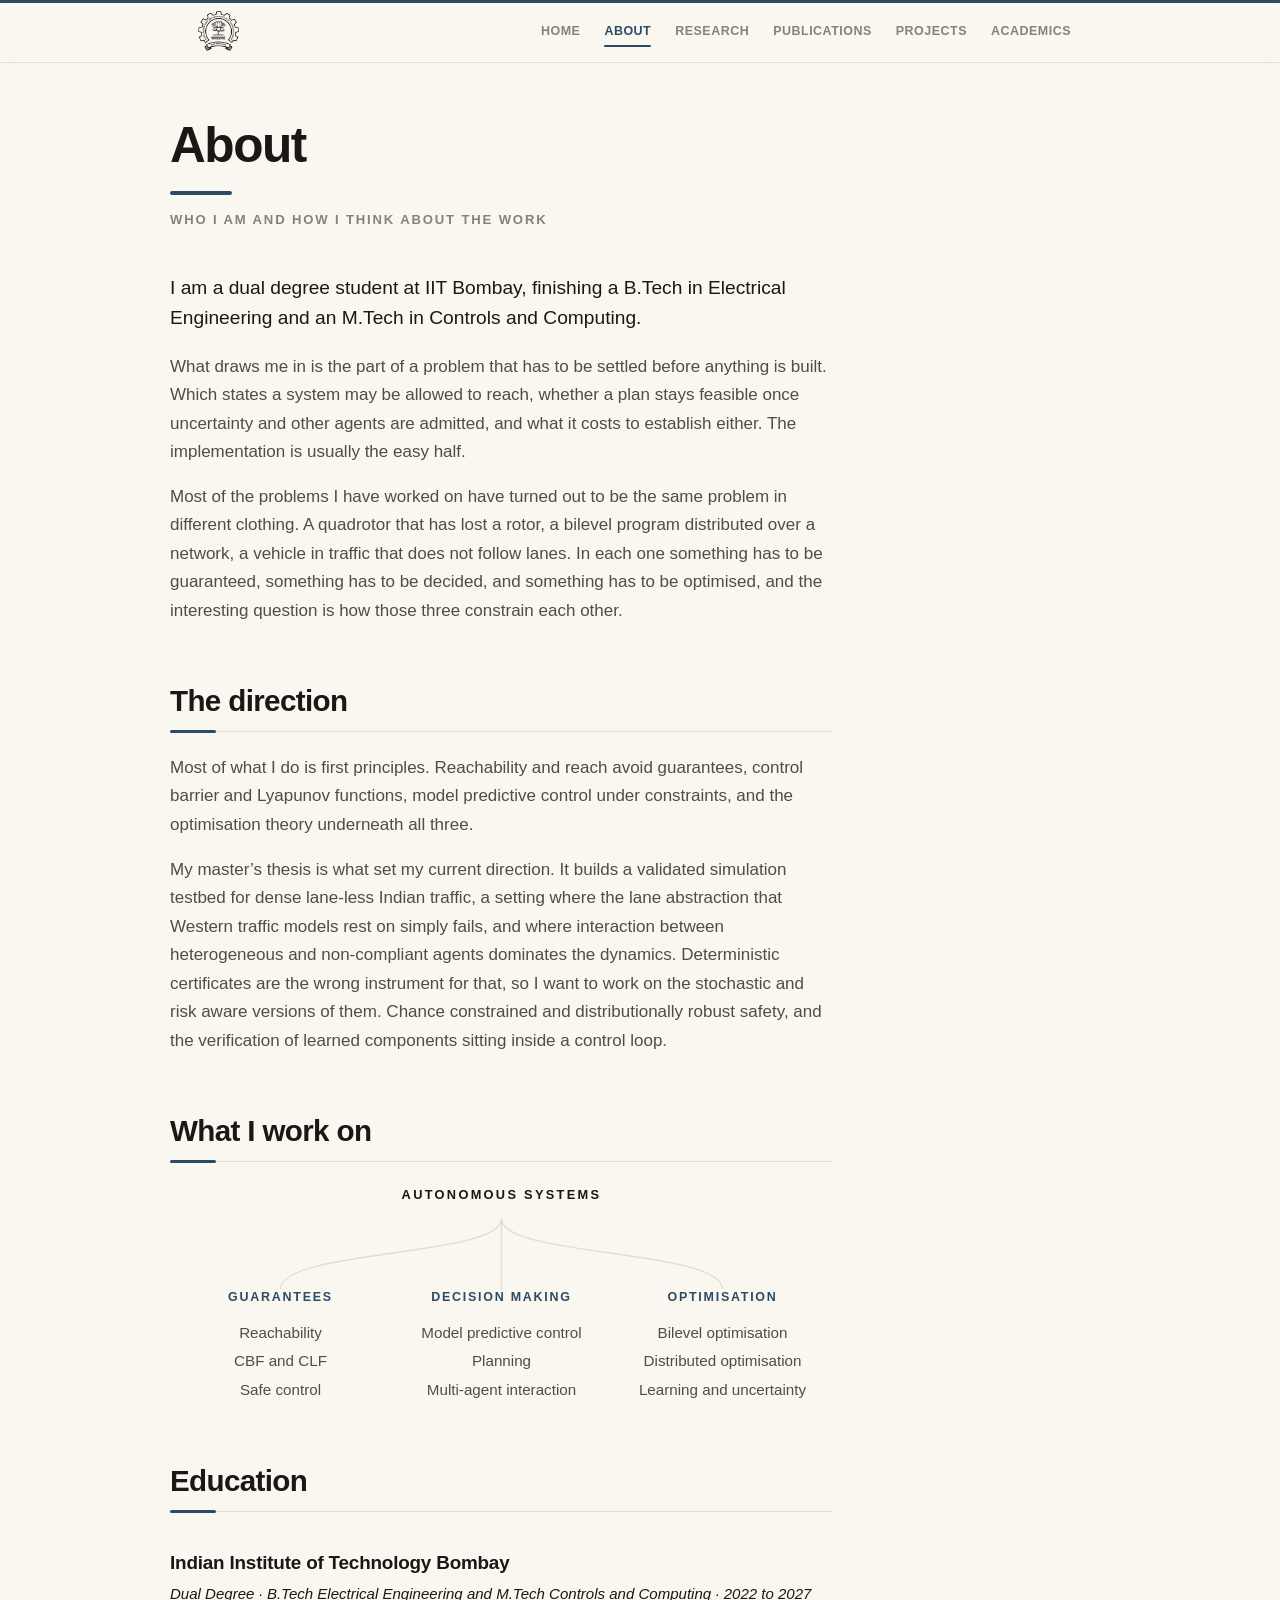
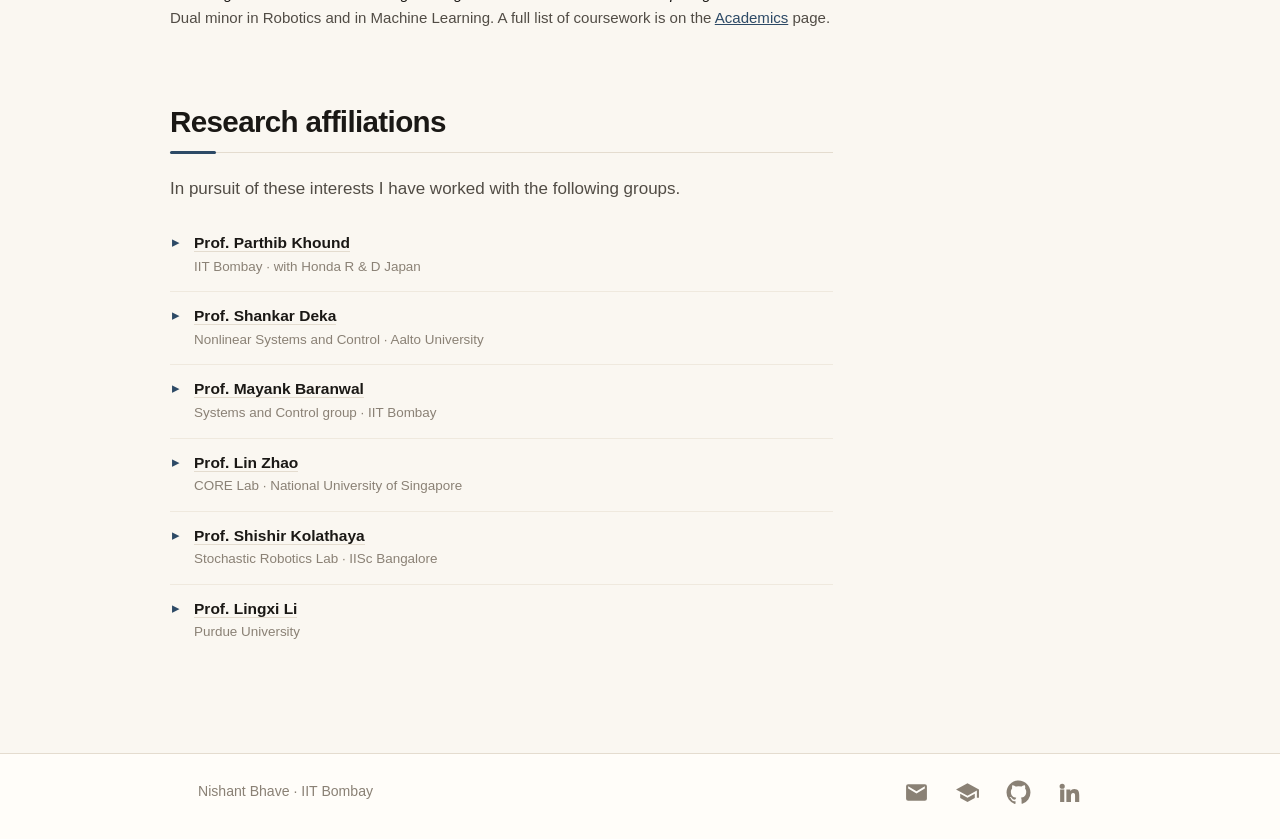
==== about.html @ e0337c77 ""Big Update Full revamp"" ====
<!DOCTYPE html>
<html lang="en">
<head>
<meta charset="utf-8">
<meta name="viewport" content="width=device-width, initial-scale=1">
<title>About &middot; Nishant Bhave</title>
<meta name="description" content="About Nishant Bhave, dual degree student at IIT Bombay working on control, optimisation, planning and safety for autonomous systems.">
<link rel="stylesheet" href="style.css?v=10">
</head>
<body>

<div class="progress"></div>

<nav class="nav">
  <div class="nav-inner">
    <a class="brand" href="index.html" aria-label="Home"><img src="img/iit_logo.png" alt="Indian Institute of Technology Bombay"></a>
    <ul>
      <li><a href="index.html">Home</a></li>
      <li><a href="about.html" aria-current="page">About</a></li>
      <li><a href="research.html">Research</a></li>
      <li><a href="publications.html">Publications</a></li>
      <li><a href="projects.html">Projects</a></li>
      <li><a href="academics.html">Academics</a></li>
    </ul>
  </div>
</nav>

<main class="wrap page">

  <h1 class="page-title">About</h1>
  <p class="page-sub">Who I am and how I think about the work</p>

  <div class="about-body">

    <!-- ===================================================================
         PLACEHOLDER WORDING. The three paragraphs below are drafted in my
         voice, not Nishant's, and are meant to be replaced. The structure
         is the deliverable here, not the prose.
         =================================================================== -->
    <p class="about-lede">I am a dual degree student at IIT Bombay, finishing a B.Tech in Electrical Engineering and an M.Tech in Controls and Computing.</p>

    <p>What draws me in is the part of a problem that has to be settled before anything is built. Which states a system may be allowed to reach, whether a plan stays feasible once uncertainty and other agents are admitted, and what it costs to establish either. The implementation is usually the easy half.</p>

    <p>Most of the problems I have worked on have turned out to be the same problem in different clothing. A quadrotor that has lost a rotor, a bilevel program distributed over a network, a vehicle in traffic that does not follow lanes. In each one something has to be guaranteed, something has to be decided, and something has to be optimised, and the interesting question is how those three constrain each other.</p>

    <h2>The direction</h2>
    <p>Most of what I do is first principles. Reachability and reach avoid guarantees, control barrier and Lyapunov functions, model predictive control under constraints, and the optimisation theory underneath all three.</p>

    <p>My master&rsquo;s thesis is what set my current direction. It builds a validated simulation testbed for dense lane-less Indian traffic, a setting where the lane abstraction that Western traffic models rest on simply fails, and where interaction between heterogeneous and non-compliant agents dominates the dynamics. Deterministic certificates are the wrong instrument for that, so I want to work on the stochastic and risk aware versions of them. Chance constrained and distributionally robust safety, and the verification of learned components sitting inside a control loop.</p>

    <h2>What I work on</h2>
    <div class="rmap">
      <p class="rmap-hub">Autonomous systems</p>

      <!-- Three curves fanning from under the heading to the centre of each
           column. Stretched to the full width, so the ends stay on the column
           centres whatever the page is. -->
      <svg class="rmap-link" viewBox="0 0 600 70" preserveAspectRatio="none" aria-hidden="true" focusable="false">
        <path d="M300 0 C300 38 100 30 100 70"/>
        <path d="M300 0 V70"/>
        <path d="M300 0 C300 38 500 30 500 70"/>
      </svg>

      <div class="rmap-grid">
        <section class="rgroup">
          <h3>Guarantees</h3>
          <ul>
            <li>Reachability</li>
            <li>CBF and CLF</li>
            <li>Safe control</li>
          </ul>
        </section>
        <section class="rgroup">
          <h3>Decision making</h3>
          <ul>
            <li>Model predictive control</li>
            <li>Planning</li>
            <li>Multi-agent interaction</li>
          </ul>
        </section>
        <section class="rgroup">
          <h3>Optimisation</h3>
          <ul>
            <li>Bilevel optimisation</li>
            <li>Distributed optimisation</li>
            <li>Learning and uncertainty</li>
          </ul>
        </section>
      </div>
    </div>

    <h2>Education</h2>
    <div class="item">
      <h3>Indian Institute of Technology Bombay</h3>
      <p class="meta">Dual Degree &middot; B.Tech Electrical Engineering and M.Tech Controls and Computing &middot; 2022 to 2027</p>
      <p>Dual minor in Robotics and in Machine Learning. A full list of coursework is on the <a href="academics.html">Academics</a> page.</p>
    </div>

    <h2>Research affiliations</h2>
    <p>In pursuit of these interests I have worked with the following groups.</p>
    <div class="groups">
      <div class="grp">
        <div class="grp-name"><a href="https://www.ee.iitb.ac.in/people/faculty/parthib-khound" target="_blank" rel="noopener noreferrer">Prof. Parthib Khound</a></div>
        <div class="grp-meta">IIT Bombay &middot; with Honda R &amp; D Japan</div>
      </div>

      <div class="grp">
        <div class="grp-name"><a href="https://github.com/Aalto-Nonlinear-Systems-and-Control" target="_blank" rel="noopener noreferrer">Prof. Shankar Deka</a></div>
        <div class="grp-meta">Nonlinear Systems and Control &middot; Aalto University</div>
      </div>

      <div class="grp">
        <div class="grp-name"><a href="https://www.sc.iitb.ac.in/~mayank/index.html" target="_blank" rel="noopener noreferrer">Prof. Mayank Baranwal</a></div>
        <div class="grp-meta">Systems and Control group &middot; IIT Bombay</div>
      </div>

      <div class="grp">
        <div class="grp-name"><a href="https://sites.google.com/view/lzhao?pli=1&amp;authuser=0" target="_blank" rel="noopener noreferrer">Prof. Lin Zhao</a></div>
        <div class="grp-meta">CORE Lab &middot; National University of Singapore</div>
      </div>

      <div class="grp">
        <div class="grp-name"><a href="https://www.stochlab.com" target="_blank" rel="noopener noreferrer">Prof. Shishir Kolathaya</a></div>
        <div class="grp-meta">Stochastic Robotics Lab &middot; IISc Bangalore</div>
      </div>

      <div class="grp">
        <div class="grp-name"><a href="https://engineering.purdue.edu/ECE/People/ptProfile?resource_id=296655" target="_blank" rel="noopener noreferrer">Prof. Lingxi Li</a></div>
        <div class="grp-meta">Purdue University</div>
      </div>
    </div>

  </div>
</main>

<footer>
  <div class="wrap">
    <span>Nishant Bhave &middot; IIT Bombay</span>
    <div class="footer-icons">
      <a href="mailto:nishant.bhave@iitb.ac.in" aria-label="Email"><svg viewBox="0 0 24 24" aria-hidden="true"><path d="M20 4H4a2 2 0 0 0-2 2v12a2 2 0 0 0 2 2h16a2 2 0 0 0 2-2V6a2 2 0 0 0-2-2zm0 4.24-8 4.76-8-4.76V6l8 4.76L20 6v2.24z"/></svg></a>
      <a href="https://scholar.google.com/citations?user=LdHBDBUAAAAJ&amp;hl=en" aria-label="Google Scholar" target="_blank" rel="noopener noreferrer"><svg viewBox="0 0 24 24" aria-hidden="true"><path d="M12 3 1 9l11 6 9-4.91V17h2V9L12 3zM5 13.18v4L12 21l7-3.82v-4L12 17l-7-3.82z"/></svg></a>
      <a href="https://github.com/nishantjb1" aria-label="GitHub" target="_blank" rel="noopener noreferrer"><svg viewBox="0 0 24 24" aria-hidden="true"><path d="M12 .5C5.73.5.5 5.73.5 12a11.5 11.5 0 0 0 7.86 10.92c.58.1.79-.25.79-.56v-2c-3.2.7-3.88-1.54-3.88-1.54-.53-1.34-1.29-1.7-1.29-1.7-1.05-.72.08-.7.08-.7 1.16.08 1.77 1.19 1.77 1.19 1.03 1.77 2.71 1.26 3.37.96.1-.75.4-1.26.73-1.55-2.56-.29-5.25-1.28-5.25-5.7 0-1.26.45-2.29 1.19-3.1a11.6 11.6 0 0 1 .11-3.05s.97-.31 3.18 1.18a11 11 0 0 1 5.8 0c2.2-1.49 3.17-1.18 3.17-1.18.63 1.59.23 2.76.12 3.05.74.81 1.18 1.84 1.18 3.1 0 4.43-2.69 5.4-5.26 5.69.41.36.78 1.06.78 2.14v3.17c0 .31.21.67.8.56A11.5 11.5 0 0 0 23.5 12C23.5 5.73 18.27.5 12 .5z"/></svg></a>
      <a href="https://www.linkedin.com/in/nishant-bhave-b1a943253/" aria-label="LinkedIn" target="_blank" rel="noopener noreferrer"><svg viewBox="0 0 24 24" aria-hidden="true"><path d="M4.98 3.5a2.5 2.5 0 1 1 0 5 2.5 2.5 0 0 1 0-5zM3 9h4v12H3V9zm6 0h3.8v1.64h.05a4.17 4.17 0 0 1 3.75-2.06c4.01 0 4.75 2.64 4.75 6.07V21h-4v-5.5c0-1.31-.02-3-1.83-3-1.83 0-2.11 1.43-2.11 2.9V21H9V9z"/></svg></a>
    </div>
  </div>
</footer>

</body>
</html>
---- style.css ----
/* =========================================================================
   Nishant Bhave — shared stylesheet
   Light palette, warm paper, cool ink accent. No JavaScript anywhere.
   ========================================================================= */

:root {
  --paper:     #faf7f1;
  --surface:   #fffdf9;
  --ink:       #1a1815;
  --ink-2:     #514c45;
  --ink-3:     #8a8175;
  --accent:    #2d4a66;
  --accent-dk: #1d3448;
  --accent-lo: #e9eef3;
  --rule:      #e4dccf;
  --rule-soft: #efe9de;

  /* Arial only. The three names are kept so type roles stay separable in the
     rest of the sheet and a different face can be swapped back in here. */
  --serif: Arial;
  --sans:  Arial;
  --mono:  Arial;
}

* { box-sizing: border-box; }

html { scroll-behavior: smooth; }

body {
  background: var(--paper);
  color: var(--ink);
  font-family: var(--sans);
  font-size: 17px;
  line-height: 1.68;
  margin: 0;
  -webkit-font-smoothing: antialiased;
  -moz-osx-font-smoothing: grayscale;
}

::selection { background: rgba(45, 74, 102, .16); }

::-webkit-scrollbar { width: 10px; height: 10px; }
::-webkit-scrollbar-track { background: transparent; }
::-webkit-scrollbar-thumb {
  background: rgba(45, 74, 102, .3);
  border-radius: 6px; border: 2px solid transparent; background-clip: padding-box;
}
::-webkit-scrollbar-thumb:hover { background: rgba(45, 74, 102, .58); background-clip: padding-box; }

@keyframes fadeUp {
  from { opacity: 0; transform: translateY(16px); }
  to   { opacity: 1; transform: none; }
}

/* ============================ NAVBAR ============================ */

.nav {
  position: sticky; top: 0; z-index: 50;
  background: rgba(250, 247, 241, .88);
  -webkit-backdrop-filter: saturate(180%) blur(12px);
  backdrop-filter: saturate(180%) blur(12px);
  border-bottom: 1px solid var(--rule);
}
.nav-inner {
  max-width: 940px; margin: 0 auto; padding: 0 28px;
  display: flex; align-items: center; justify-content: space-between;
  gap: 20px; min-height: 62px;
}
.brand { display: flex; align-items: center; line-height: 0; }
.brand img { height: 40px; width: auto; display: block; transition: opacity .2s ease; }
.brand:hover img { opacity: .72; }
.nav ul {
  list-style: none; margin: 0; padding: 0;
  display: flex; flex-wrap: wrap; gap: 2px;
}
.nav ul a {
  display: block; position: relative;
  font-family: var(--sans);
  font-size: .82rem; font-weight: 600; letter-spacing: .04em; text-transform: uppercase;
  color: var(--ink-3); text-decoration: none;
  padding: 20px 13px;
  transition: color .2s ease;
}
.nav ul a::after {
  content: ""; position: absolute;
  left: 11px; right: 11px; bottom: 14px; height: 2px;
  border-radius: 2px; background: var(--accent);
  transform: scaleX(0); transform-origin: left center;
  transition: transform .26s cubic-bezier(.22,.61,.36,1);
}
.nav ul a:hover { color: var(--accent); }
.nav ul a:hover::after,
.nav ul a[aria-current="page"]::after { transform: scaleX(1); }
.nav ul a[aria-current="page"] { color: var(--accent); }

/* ============================ LAYOUT ============================ */

.wrap { max-width: 940px; margin: 0 auto; padding: 0 28px; }
.page { padding: 56px 0 96px; animation: fadeUp .55s cubic-bezier(.22,.61,.36,1) both; }
.narrow { max-width: 42em; }

/* ============================ TYPE ============================ */

h1.page-title {
  font-family: var(--serif);
  font-size: clamp(2.3rem, 5.4vw, 3.1rem);
  font-weight: 700; line-height: 1.08; letter-spacing: -.03em;
  margin: 0 0 14px;
}
h1.page-title::after {
  content: ""; display: block;
  width: 62px; height: 4px; margin-top: 18px;
  background: var(--accent); border-radius: 4px;
}
.page-sub {
  font-family: var(--sans);
  font-size: .82rem; font-weight: 600;
  letter-spacing: .14em; text-transform: uppercase;
  color: var(--ink-3);
  margin: 0 0 42px;
}

h2 {
  font-family: var(--serif);
  font-size: 1.85rem; font-weight: 700; letter-spacing: -.022em;
  line-height: 1.2;
  margin: 58px 0 22px; padding-bottom: 12px;
  border-bottom: 1px solid var(--rule);
  position: relative;
  scroll-margin-top: 82px;
}
h2::after {
  content: ""; position: absolute;
  left: 0; bottom: -2px; width: 46px; height: 3px;
  background: var(--accent); border-radius: 3px;
}
h2:first-child { margin-top: 0; }

h3 {
  font-family: var(--sans);
  font-size: 1.18rem; font-weight: 700; letter-spacing: -.01em;
  line-height: 1.38; margin: 46px 0 6px; color: var(--ink);
  scroll-margin-top: 82px;
}
/* inside a card the heading is the first child, so it needs no space above it */
.item h3, .ta h3 { margin-top: 0; }

/* A project heading starts a new block. Give it a real rule above it so the
   boundary reads regardless of whether a paragraph, a links line or a figure
   happens to precede it. */
h3.project {
  margin-top: 10px;
  padding-top: 10px;
  border-top: 1px solid var(--rule);
}
/* the first one already sits under its section heading, which has its own rule */
h2 + h3.project {
  margin-top: 24px;
  padding-top: 0;
  border-top: 0;
}

.subhead {
  display: block;
  font-family: var(--sans);
  font-size: .82rem; font-weight: 700;
  letter-spacing: .15em; text-transform: uppercase;
  color: var(--surface);
  background: var(--accent);
  margin: 52px 0 22px;
  padding: 9px 18px;
  border-radius: 6px;
  box-shadow: 0 2px 8px rgba(45, 74, 102, .18);
}
.subhead:first-of-type { margin-top: 0; }
.subhead .count {
  float: right; font-weight: 500; letter-spacing: .06em;
  opacity: .72; font-family: var(--mono); font-size: .76rem;
}

/* ============================ DIAGRAMS ============================ */

figure.diagram {
  background: var(--surface);
  padding: 22px 20px 0;
}
figure.diagram svg {
  display: block; width: 100%; max-width: 100%; height: auto;
  margin: 0 auto 18px;
  color: var(--ink-2);
}
figure.diagram figcaption { border-top: 1px solid var(--rule-soft); margin: 0 -20px; }

p { margin: 0 0 16px; color: var(--ink-2); text-wrap: pretty; }
p:last-child { margin-bottom: 0; }
p strong { color: var(--ink); font-weight: 600; }

a { color: var(--accent); }
a:focus-visible { outline: 2px solid var(--accent); outline-offset: 3px; border-radius: 2px; }

/* ============================ ITEMS ============================ */

.item {
  padding: 16px 18px; margin: 0 -18px 6px;
  border-radius: 12px;
  box-shadow: inset 0 0 0 0 var(--accent);
  transition: background-color .22s ease, box-shadow .22s ease;
}
.item:hover {
  background-color: rgba(45, 74, 102, .045);
  box-shadow: inset 3px 0 0 0 var(--accent);
}
.meta {
  font-size: .95rem; font-style: italic; color: var(--ink);
  margin: 0 0 10px; line-height: 1.55;
}
.item p { font-size: .94rem; margin: 0; }

.status {
  display: inline-block;
  font-family: var(--mono);
  font-size: .66rem; font-weight: 500;
  letter-spacing: .06em; text-transform: uppercase;
  background: var(--accent-lo); color: var(--accent);
  padding: 3px 9px; border-radius: 999px;
  vertical-align: 3px; margin-left: 9px; white-space: nowrap;
}

.paperlinks { margin: 14px 0 0; font-size: .82rem; font-family: var(--mono); }
/* inside a card, links are the last child and the card supplies the padding */
.item .paperlinks { margin: 11px 0 0; }
.paperlinks a {
  color: var(--accent); text-decoration: none;
  border-bottom: 1px solid var(--rule); margin-right: 16px;
  transition: border-color .18s ease;
}
.paperlinks a:hover { border-bottom-color: var(--accent); }

/* ============================ FIGURES ============================ */

figure {
  margin: 22px 0 6px;
  border: 1px solid var(--rule);
  border-radius: 12px;
  overflow: hidden;
  background: var(--surface);
}
/* Cap media at the column width but never upscale past its natural size, so a
   small figure stays crisp instead of being stretched. Small ones centre. */
figure img, figure video {
  display: block;
  max-width: 100%;
  height: auto;
  margin: 0 auto;
}
figure figcaption {
  font-family: var(--sans);
  text-align: center;
  font-size: .82rem; color: var(--ink-3);
  padding: 11px 15px;
  border-top: 1px solid var(--rule-soft);
  text-wrap: pretty;
}

/* ============================ LISTS ============================ */

ul.tight { margin: 0; padding-left: 1.2rem; color: var(--ink-2); font-size: .95rem; }
ul.tight li { margin-bottom: 11px; text-wrap: pretty; }
ul.tight li:last-child { margin-bottom: 0; }
ul.tight strong { color: var(--ink); font-weight: 600; }

/* ============================ CARDS ============================ */

.cards {
  display: grid; gap: 14px; margin-top: 18px;
  grid-template-columns: repeat(auto-fit, minmax(235px, 1fr));
}
.card {
  position: relative; overflow: hidden;
  border: 1px solid var(--rule); border-radius: 13px;
  background: var(--surface);
  padding: 16px 18px 16px 20px;
  box-shadow: 0 1px 3px rgba(45, 40, 30, .04);
  transition: transform .26s cubic-bezier(.22,.61,.36,1), box-shadow .26s ease, border-color .26s ease;
}
.card::before {
  content: ""; position: absolute; left: 0; top: 0; bottom: 0;
  width: 3px; background: var(--accent);
}
.card:hover {
  transform: translateY(-4px);
  box-shadow: 0 14px 30px rgba(45, 40, 30, .1);
  border-color: rgba(45, 74, 102, .3);
}
.card .cat {
  font-family: var(--sans);
  font-size: .66rem; font-weight: 700;
  letter-spacing: .1em; text-transform: uppercase;
  color: var(--accent); background: var(--accent-lo);
  border-radius: 999px; padding: 4px 10px;
  display: inline-block; margin-bottom: 11px;
}
.card .list { font-size: .88rem; color: var(--ink-2); line-height: 1.6; }

/* ============================ FOOTER ============================ */

footer {
  border-top: 1px solid var(--rule);
  background: var(--surface);
}
footer .wrap {
  padding-top: 26px; padding-bottom: 34px;
  align-items: center;
  font-size: .88rem; color: var(--ink-3);
  display: flex; flex-wrap: wrap; gap: 10px 24px; justify-content: space-between;
}
footer a { color: var(--ink-3); text-decoration: none; border-bottom: 1px solid var(--rule); }
footer a:hover { color: var(--accent); border-bottom-color: var(--accent); }

/* ============================ RESPONSIVE ============================ */

@media (max-width: 760px) {
  body { font-size: 16.5px; }
  .nav-inner { padding: 0 20px; min-height: 56px; flex-wrap: wrap; row-gap: 0; }
  .brand { padding: 14px 0 2px; }
  .nav ul a { padding: 12px 10px; font-size: .74rem; }
  .nav ul a::after { bottom: 7px; left: 8px; right: 8px; }
  .wrap { padding: 0 20px; }
  .page { padding: 40px 0 72px; }
  h2 { font-size: 1.55rem; margin-top: 46px; }
  .item { margin-left: -14px; margin-right: -14px; padding: 14px; }
}

@media (prefers-reduced-motion: reduce) {
  html { scroll-behavior: auto; }
  *, *::before, *::after {
    animation-duration: .001ms !important; animation-delay: 0ms !important;
    transition-duration: .001ms !important;
  }
  .page { opacity: 1 !important; transform: none !important; }
}

/* The old Home hero block lived here and has been removed: the grid, the
   sticky portrait, the CV button, the contact icon list, the large lede,
   the blue seeking card and the interest chips. Home is now the full-bleed
   plan at the foot of this file, and About took the research interests, so
   every one of those rules became unreachable. */

.groups { margin-top: 6px; }
.grp {
  position: relative; padding: 13px 0 13px 24px;
  border-bottom: 1px solid var(--rule-soft);
  transition: padding-left .2s ease;
}
.grp:last-child { border-bottom: 0; }
.grp::before {
  content: "\25B8"; position: absolute; left: 2px; top: 12px;
  color: var(--accent); font-size: .95rem; line-height: 1.5;
}
.grp:hover { padding-left: 29px; }
.grp-name { font-size: .97rem; font-weight: 600; color: var(--ink); line-height: 1.45; }
.grp-meta { font-size: .84rem; color: var(--ink-3); margin-top: 1px; }


/* ==================== SCROLL PROGRESS BAR ==================== */

.progress { display: none; }
@supports (animation-timeline: scroll()) {
  .progress {
    display: block; position: fixed; top: 0; left: 0; z-index: 100;
    height: 3px; width: 100%;
    background: var(--accent);
    transform-origin: 0 50%;
    animation: growProgress auto linear;
    animation-timeline: scroll(root block);
  }
  @keyframes growProgress { from { transform: scaleX(0); } to { transform: scaleX(1); } }
}

/* ==================== SIDEBAR TABLE OF CONTENTS ==================== */

.with-toc { display: grid; grid-template-columns: 196px minmax(0, 1fr); gap: 52px; align-items: start; }
/* Grid items default to min-width:auto, so a wide image or video refuses to
   shrink and blows the column out. Both of these let the track actually shrink. */
.with-toc > * { min-width: 0; }

.toc { position: sticky; top: 94px; }
.toc-label {
  font-family: var(--sans);
  font-size: .76rem; font-weight: 700; letter-spacing: .13em; text-transform: uppercase;
  color: var(--ink-2); margin: 0 0 12px; padding-bottom: 8px;
  border-bottom: 1px solid var(--rule);
}
.toc ul { list-style: none; margin: 0; padding: 0; }
.toc li { margin: 0; }
.toc a {
  display: block; position: relative;
  font-size: .95rem; font-weight: 500; color: var(--ink); text-decoration: none;
  padding: 8px 0 8px 14px;
  border-left: 2px solid var(--rule);
  transition: color .2s ease, border-color .2s ease, padding-left .2s ease;
}
.toc a:hover { color: var(--accent-dk); border-left-color: var(--accent); padding-left: 18px; }
.toc .toc-sub a { font-size: .9rem; padding-left: 26px; color: var(--ink-2); }
.toc .toc-sub a:hover { padding-left: 30px; }

/* ==================== COURSE CATALOG ==================== */

h3.cat-head {
  font-family: var(--sans);
  font-size: .78rem; font-weight: 700; letter-spacing: .13em; text-transform: uppercase;
  color: var(--ink-3);
  margin: 34px 0 12px; padding-bottom: 7px;
  border-bottom: 1px solid var(--rule-soft);
}
ul.courselist {
  list-style: none; margin: 0; padding: 0;
  display: grid; gap: 9px;
  grid-template-columns: repeat(auto-fill, minmax(255px, 1fr));
}
ul.courselist li {
  border: 1px solid var(--rule); border-radius: 9px;
  background: var(--surface);
  padding: 10px 14px;
  font-size: .87rem; line-height: 1.45; color: var(--ink-2);
  transition: transform .2s ease, box-shadow .2s ease, border-color .2s ease;
}
ul.courselist li:hover {
  transform: translateY(-2px);
  box-shadow: 0 6px 16px rgba(45, 40, 30, .08);
  border-color: rgba(45, 74, 102, .4);
}
ul.courselist .code {
  font-family: var(--mono); font-weight: 600; font-size: .8rem;
  color: var(--accent); margin-right: 7px;
}

/* ==================== TA ENTRIES ==================== */

.ta {
  border-left: 3px solid var(--accent);
  background: var(--surface);
  border-radius: 0 10px 10px 0;
  border-top: 1px solid var(--rule); border-right: 1px solid var(--rule); border-bottom: 1px solid var(--rule);
  padding: 16px 20px;
  margin-bottom: 14px;
  transition: transform .22s ease, box-shadow .22s ease;
}
.ta:hover { transform: translateY(-3px); box-shadow: 0 12px 26px rgba(45, 40, 30, .09); }
.ta:last-child { margin-bottom: 0; }
.ta-head { display: flex; flex-wrap: wrap; align-items: baseline; gap: 6px 11px; margin-bottom: 3px; }
.ta-code {
  font-family: var(--mono); font-size: .74rem; font-weight: 600;
  color: var(--accent); background: var(--accent-lo);
  padding: 3px 9px; border-radius: 999px;
}
.ta-name { font-family: var(--sans); font-size: 1.05rem; font-weight: 700; color: var(--ink); line-height: 1.3; }
.ta-who { font-size: .95rem; font-style: italic; color: var(--ink); margin: 0 0 10px; }
.ta ul { margin: 0; padding-left: 1.15rem; font-size: .89rem; color: var(--ink-2); }
.ta ul li { margin-bottom: 5px; }
.ta ul li:last-child { margin-bottom: 0; }

/* ==================== GROUP LINKS ==================== */

.grp-name a { color: var(--ink); text-decoration: none; border-bottom: 1px solid var(--rule); }
.grp-name a:hover { color: var(--accent); border-bottom-color: var(--accent); }

@media (max-width: 860px) {
  .with-toc { grid-template-columns: 1fr; gap: 26px; }
  .toc { position: static; }
  .toc ul { display: flex; flex-wrap: wrap; gap: 6px; }
  .toc a { border-left: 0; border: 1px solid var(--rule); border-radius: 999px; padding: 5px 13px; }
  .toc a:hover { padding-left: 13px; }
  .toc .toc-sub a { padding-left: 13px; }
  .toc .toc-sub a:hover { padding-left: 13px; }
}

/* Sub-list is hidden/collapsed by default */
.toc-sub-list {
  list-style: none;
  padding-left: 14px; /* Indentation for sub-items */
  margin: 0;
  max-height: 0;
  overflow: hidden;
  opacity: 0;
  transition: max-height 0.3s ease, opacity 0.3s ease, margin 0.3s ease;
}

/* When the coursework section is currently in view */
.toc-item-collapsible.is-active .toc-sub-list {
  max-height: 200px; /* Big enough to fit all 4 sub-items */
  opacity: 1;
  margin-top: 4px;
  margin-bottom: 4px;
}
/* ==================== FOOTER ICONS ==================== */

.footer-icons { display: flex; align-items: center; gap: 18px; }
.footer-icons a {
  display: inline-flex; border: 0;
  color: var(--ink-2);
  transition: color .2s ease, transform .2s ease;
}
.footer-icons a:hover { color: var(--accent); transform: translateY(-2px); }
.footer-icons svg { width: 22px; height: 22px; fill: currentColor; display: block; }

/* A figure that should not take the full column. The cap is on the figure, so
   the border and caption shrink with the image instead of framing empty space.
   Change the max-width to resize. */
figure.small { max-width: 40%; margin-left: auto; margin-right: auto; }
/* max-width alone can only shrink, so the image would sit at natural size in a
   larger box. This makes it actually fill the capped figure. */
figure.small img, figure.small video { width: 100%; }


/* ==================== PROJECT BLOCKS ==================== */
/* Same hover affordance as the publication cards, sized for a page built from
   headings rather than cards, so it does not disturb the h3.project spacing. */
.proj {
  padding: 4px 18px 10px;
  margin: 0 -18px;
  border-radius: 10px;
  box-shadow: inset 0 0 0 0 var(--accent);
  transition: background-color .22s ease, box-shadow .22s ease;
}
.proj:hover {
  background-color: rgba(45, 74, 102, .045);
  box-shadow: inset 3px 0 0 0 var(--accent);
}

/* On Research a block starts with an h2, which is then :first-child and loses
   its own top margin, so the wrapper has to carry the gap between sections. */
.sec + .sec { margin-top: 58px; }

/* ==================== SIX-ITEM NAVIGATION ==================== */
/* Home and About are separate pages now, so the strip carries six items.
   At phone widths it drops to its own full-width row under the logo and
   wraps to two lines rather than crushing the logo or overflowing. */
.nav ul a { padding: 20px 11px; font-size: .78rem; }

@media (max-width: 760px) {
  .nav-inner { padding: 0 18px; gap: 0; }
  .brand { padding: 10px 0 4px; }
  .brand img { height: 32px; }
  .nav ul { width: 100%; justify-content: flex-start; gap: 0 2px; padding-bottom: 4px; }
  .nav ul a { padding: 8px 9px; font-size: .68rem; letter-spacing: .03em; }
  .nav ul a::after { bottom: 3px; left: 8px; right: 8px; }
}

/* ==================== MOBILE GUARDS ==================== */
/* Nothing is allowed to push the document sideways. */
html, body { max-width: 100%; overflow-x: hidden; }
img, svg, video, table { max-width: 100%; }

/* ==================== FOOTER ICONS, LARGER ==================== */
.footer-icons { gap: 26px; }
.footer-icons svg { width: 25px; height: 25px; }
.footer-icons a {
  color: var(--ink-3);
  padding: 7px; margin: -7px; border-radius: 50%;
  transition: color .2s ease, background-color .2s ease, transform .2s ease;
}
.footer-icons a:hover {
  color: var(--accent-dk); background-color: var(--accent-lo);
  transform: translateY(-3px);
}
.footer-icons a:focus-visible { outline: 2px solid var(--accent); outline-offset: 2px; }

@media (max-width: 620px) {
  footer .wrap {
    flex-direction: column; align-items: flex-start;
    gap: 20px; padding-top: 30px; padding-bottom: 38px;
  }
  .footer-icons { gap: 30px; margin-left: -7px; }
}

/* ==================== ABOUT PAGE ==================== */
.about-body { max-width: 39em; }
.about-lede {
  font-size: 1.2rem; line-height: 1.56; color: var(--ink); margin: 0 0 20px;
}

/* ==================== RESEARCH MAP ==================== */
/* One subject at the top, three domains hanging off a single shared rule, so
   the section reads as one connected thing rather than three lists.

   The connector is drawn per column rather than as one absolutely positioned
   line, because a grid gap makes a column centre land at 15.1 per cent rather
   than 16.7 per cent and the joins would visibly miss. Each column owns the
   segment across its own width plus half a gap on each side, and the first
   and last columns start and stop at their own centres. That is exact at
   every width with no arithmetic. */
.rmap { margin: 6px 0 0; max-width: 40em; }

.rmap-hub {
  position: relative; margin: 0; text-align: center;
  font-size: .8rem; font-weight: 700; letter-spacing: .18em;
  text-transform: uppercase; color: var(--ink);
}

/* The fan is one stretched SVG rather than CSS borders. Pseudo-element rules
   can only draw straight segments, which read as a bracket rather than as a
   branching. preserveAspectRatio="none" locks the three ends to the column
   centres at any width, and non-scaling-stroke keeps the line an even weight
   under that horizontal stretch instead of smearing it. */
.rmap-link { display: block; width: 100%; height: 70px; margin: 14px 0 0; }
.rmap-link path {
  fill: none; stroke: var(--rule); stroke-width: 1.4;
  vector-effect: non-scaling-stroke;
}

/* gap 0 with the breathing room moved inside each column, so a column centre
   lands at exactly a sixth of the width and the curves meet it. With a grid
   gap the first centre sits near 15.1 per cent, not 16.7, and the joins miss. */
.rmap-grid {
  display: grid; grid-template-columns: repeat(3, minmax(0, 1fr)); gap: 0;
}
.rgroup { position: relative; text-align: center; padding: 0 14px; }

.rgroup h3 {
  font-size: .78rem; font-weight: 700; letter-spacing: .14em;
  text-transform: uppercase; color: var(--accent);
  margin: 0 0 12px;
}
.rgroup ul { list-style: none; margin: 0; padding: 0; }
.rgroup li { font-size: .95rem; color: var(--ink-2); line-height: 1.9; }

@media (max-width: 680px) {
  /* stacked: the fan cannot survive one column, so it becomes a left rail */
  .rmap-link { display: none; }
  .rmap-grid { grid-template-columns: 1fr; }
  .rmap-hub { text-align: left; padding-bottom: 18px; }
  .rmap-hub::after {
    content: ""; position: absolute; bottom: 0; left: 0;
    width: 1px; height: 18px; background: var(--rule);
  }
  .rgroup {
    text-align: left; border-left: 1px solid var(--rule);
    padding: 16px 0 16px 22px;
  }
  .rgroup::before {
    content: ""; position: absolute; top: 50%; left: 0;
    width: 14px; height: 1px; background: var(--rule);
  }
}


/* ======================= HOME PAGE ======================= */
/* =========================================================================
   HOME, second round.

   What changed from concept A, and why:
     the figure is no longer a figure. It is a plan that crosses the entire
     page behind the text, it has no caption and no frame, and the marker
     loops rather than running once and stopping.
     the redundant name line under the greeting is gone.
     the photograph is roughly twice the size and circular.
     the Fall 2027 line is a status rule, not a card.

   Promoted from the h1-home prototype. The plan is generated by
   gen_a2.py and inlined into index.html.
   ========================================================================= */

/* ---------- the hero band ------------------------------------------------ */
/* style.css gives .page a 56px top padding, which left an empty strip between
   the navigation rule and the top of this band. Because the band has to clip
   (the plan bleeds past it on every side), anything moved up into that strip
   was cut off at the band edge rather than running to the rule. So the strip
   is moved inside the band: the page padding goes to zero, the band starts at
   the rule, and the same 56px now lives in the band's own padding, which sits
   inside the clip. The photograph can now travel all the way to the rule. */
main.page.home { padding-top: 0; }

.h-hero {
  position: relative; width: 100%;
  min-height: min(86vh, 716px);   /* the old 660 plus the 56 it absorbed */
  display: flex; align-items: center;
  padding: 56px 0 52px;
  overflow: hidden;
}
.h-bg { position: absolute; inset: 0; pointer-events: none; }
/* preserveAspectRatio="slice" on the svg fills the band and crops the excess,
   so the plan always spans the full width whatever the window shape */
.h-bg .fig { width: 100%; height: 100%; max-width: none; display: block; }

/* Just enough paper over the left half that the type stays readable while the
   plan still shows through it. Deliberately weak: the line passing behind the
   words is the point of the composition. */
.h-veil {
  position: absolute; inset: 0; pointer-events: none;
  background: linear-gradient(to right,
    rgba(250, 247, 241, .82) 0%,
    rgba(250, 247, 241, .62) 38%,
    rgba(250, 247, 241, .18) 62%,
    rgba(250, 247, 241, 0) 78%);
}

.h-inner {
  position: relative; z-index: 2; width: 100%;
  max-width: 940px; margin: 0 auto; padding: 0 28px;
}
.h-row {
  display: grid; grid-template-columns: minmax(0, 1fr) auto;
  gap: 52px; align-items: center;
}
.h-text { max-width: 31em; }

/* ---------- type --------------------------------------------------------- */
/* .hero-status, not .status: style.css already uses .status for the small
   publication pills and the two would fight. */
.hero-status {
  display: inline-flex; align-items: baseline; gap: 10px;
  font-size: .73rem; letter-spacing: .14em; text-transform: uppercase;
  color: var(--ink-3); margin: 0 0 26px;
}
.hero-status b { font-weight: 600; color: var(--ink-2); letter-spacing: .14em; }
.hero-status::before {
  content: ""; width: 6px; height: 6px; border-radius: 50%;
  background: var(--accent); flex: none; transform: translateY(-2px);
}

.h-text h1 {
  font-size: clamp(2.4rem, 5.8vw, 3.35rem);
  font-weight: 700; line-height: 1.03; letter-spacing: -.04em;
  margin: 0 0 12px; color: var(--ink);
}
.h-deg {
  font-size: .95rem; color: var(--ink-3);
  margin: 0 0 26px; padding-bottom: 20px;
  border-bottom: 1px solid var(--rule);
}
.h-lede {
  font-size: 1.22rem; line-height: 1.5; color: var(--ink);
  letter-spacing: -.011em; margin: 0 0 18px;
}
.h-text p { color: var(--ink-2); margin: 0 0 16px; }

.h-actions { display: flex; align-items: center; gap: 24px; margin-top: 30px; }
.cvlink {
  display: inline-flex; align-items: center; gap: 9px;
  font-size: .88rem; font-weight: 600; color: var(--ink);
  text-decoration: none;
  padding-bottom: 3px; border-bottom: 1.5px solid var(--accent);
  transition: color .2s ease, gap .2s ease;
}
.cvlink svg { width: 15px; height: 15px; fill: currentColor; }
.cvlink:hover { color: var(--accent); gap: 13px; }

/* ---------- photograph --------------------------------------------------- */
/* The photograph is now one of the obstacles, drawn inside the SVG. That is
   what finally fixed it: no pair of offsets could hold a floating circle in
   place, but an <image> inside the figure is scaled and cropped by the same
   slice transform as the plan, so it is welded to the circle at every window
   size. The plan visibly steers around it, safety margin and all.

   To move it to a different obstacle, change FACE in gen_a2.py. The four sit
   at, across the band and measured from the bottom:
       0   29% across, upper      2   64% across, upper   <- in use
       1   45% across, lower      3   80% across, lower
   0 and 1 fall behind the text column at most widths, which is why it is 2.

   This <img> is the phone fallback only. On a phone the plan is a faint wash
   behind the text and a face inside it would be unreadable, so there the
   figure keeps its plain obstacle and the photograph appears in the flow. */
.h-photo {
  display: none;
  width: 138px; height: 138px; object-fit: cover;
  border-radius: 50%; margin: 0 0 26px;
  box-shadow: 0 0 0 1px var(--rule), 0 10px 26px rgba(45, 40, 30, .14);
}

.h-bg .face-ring {
  fill: none; stroke: var(--accent); stroke-opacity: .3; stroke-width: 2;
}

/* the right column is gone, so the row is just the text column */
.h-row { display: block; }

/* ---------- below the band ----------------------------------------------- */
.h-body { max-width: 39em; padding-top: 4px; }
.h-body p { margin: 0 0 16px; }

/* ---------- the plan ----------------------------------------------------- */
.h-bg .infl circle  { fill: none; stroke: var(--accent); stroke-width: 1.4;
                      stroke-dasharray: 5 7; opacity: .34; }
.h-bg .tube         { fill: var(--accent); fill-opacity: .085; stroke: none; }
.h-bg .obs circle   { fill: var(--ink); fill-opacity: .055;
                      stroke: var(--ink-2); stroke-width: 1.2; stroke-opacity: .34; }
.h-bg .conflict     { fill: var(--accent); fill-opacity: .075; stroke: var(--accent);
                      stroke-width: 1.4; stroke-dasharray: 5 7; stroke-opacity: .4; }
.h-bg .traj         { fill: none; stroke: var(--accent); stroke-opacity: .3;
                      stroke-width: 2.4; }
.h-bg .goal circle  { fill: none; stroke: var(--accent); stroke-width: 2;
                      stroke-dasharray: 7 6; opacity: .6; }
.h-bg .node         { fill: var(--ink); opacity: .5; }
.h-bg .mover .dot   { fill: var(--accent-dk); stroke: var(--paper); stroke-width: 3; }
.h-bg text          { font-family: var(--sans); font-size: 15px;
                      fill: var(--ink-3); opacity: .75; }
.h-bg text.mid      { text-anchor: middle; }

/* A bright segment sweeps the plan on a loop. pathLength="1000" is set on the
   path itself, so the dash numbers are per-mille of arc length and do not
   need to be retuned when the geometry changes. */
.h-bg .traj-run {
  fill: none; stroke: var(--accent-dk); stroke-width: 3.4;
  stroke-linecap: round;
  stroke-dasharray: 85 915; stroke-dashoffset: 1000;
  animation: h-sweep 11s linear infinite;
}
.h-bg .traj-run.traj-b { animation-duration: 12s; animation-delay: -4.4s; }
.h-bg .traj-run.traj-a { animation-duration: 12s; }
@keyframes h-sweep { to { stroke-dashoffset: 0; } }

@media (prefers-reduced-motion: reduce) {
  .h-bg .mover { display: none; }
  .h-bg .traj-run { animation: none; stroke-dasharray: none; stroke-opacity: .55; }
}

/* ---------- responsive --------------------------------------------------- */
@media (max-width: 900px) {
  /* the face comes out of the plan and goes back into the flow */
  .h-bg .face { display: none; }
  .h-photo { display: block; width: 150px; height: 150px; }
  .h-veil {
    background: linear-gradient(to bottom,
      rgba(250, 247, 241, .86) 0%, rgba(250, 247, 241, .7) 55%,
      rgba(250, 247, 241, .3) 100%);
  }
}
@media (max-width: 620px) {
  .h-hero { min-height: 0; padding: 20px 0 38px; }
  .h-photo { width: 124px; height: 124px; }
  .h-actions { flex-wrap: wrap; gap: 18px; }
  .h-text { max-width: none; }
}
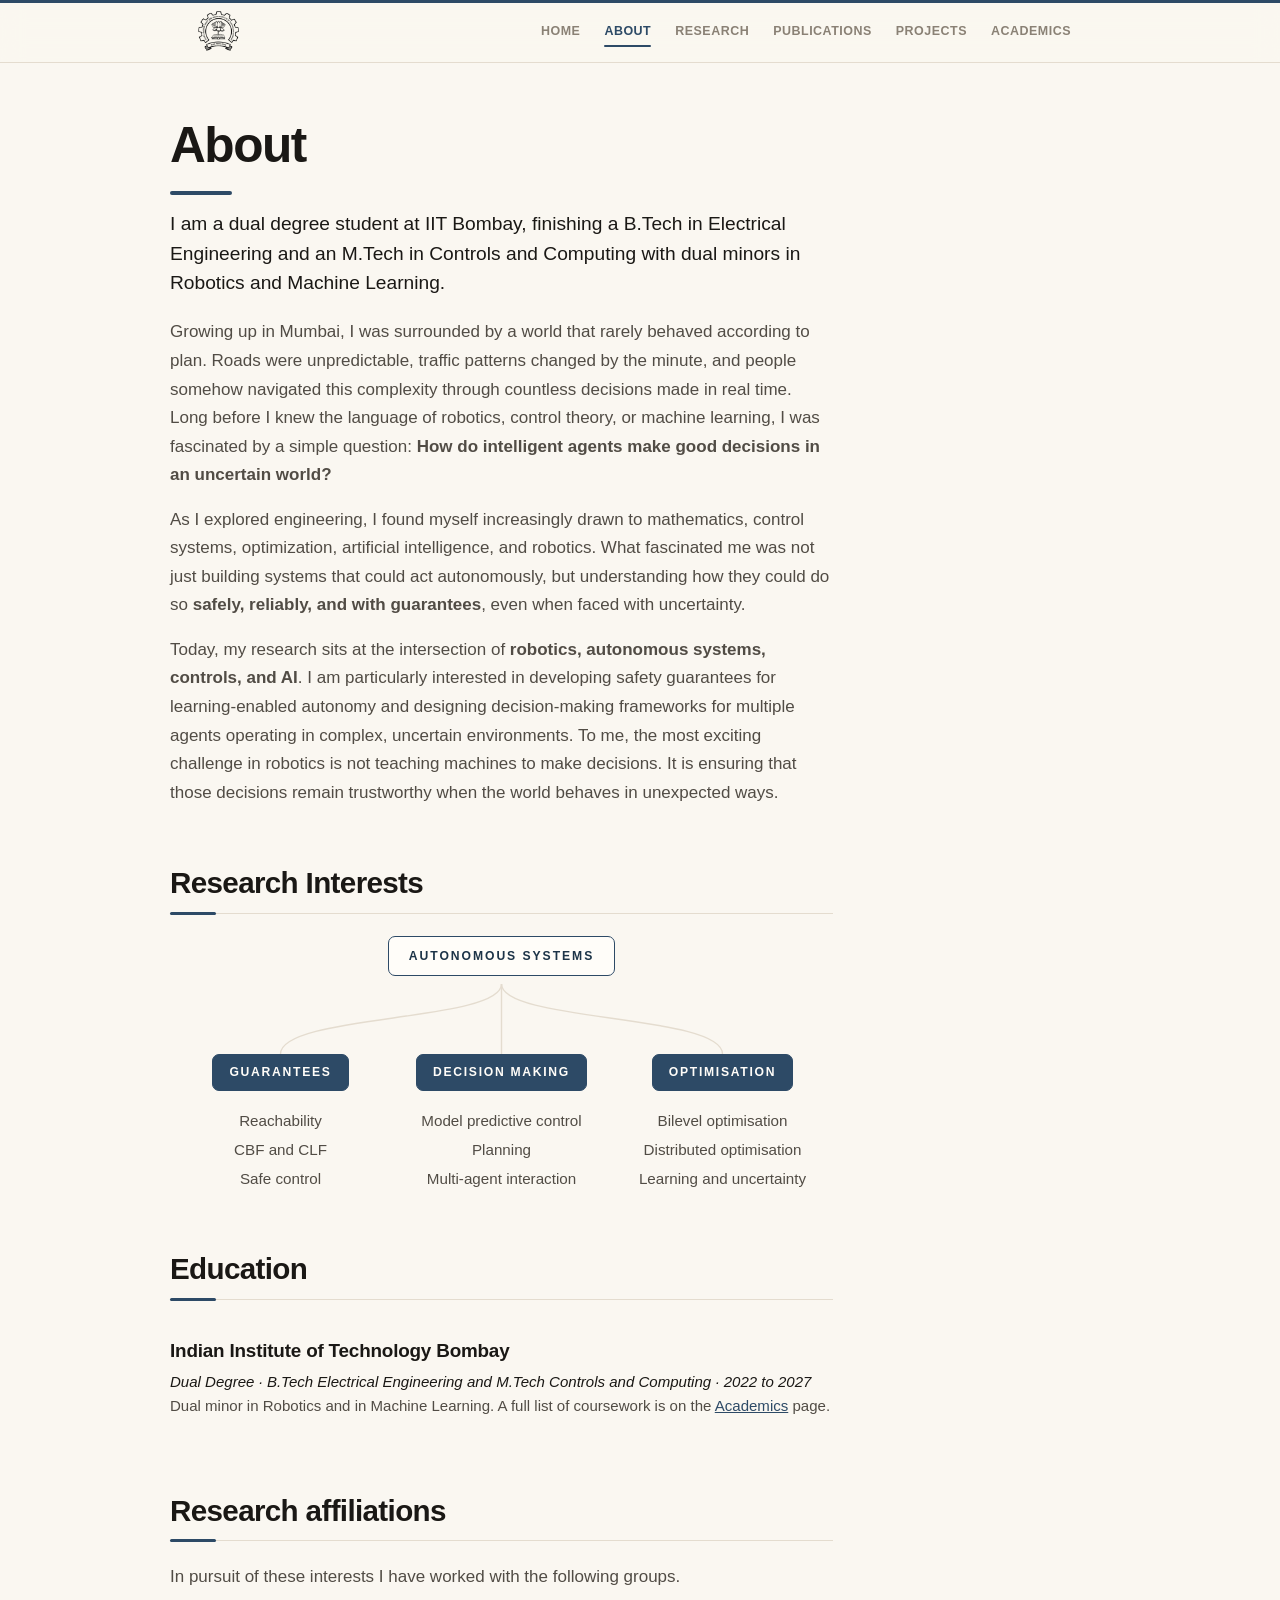
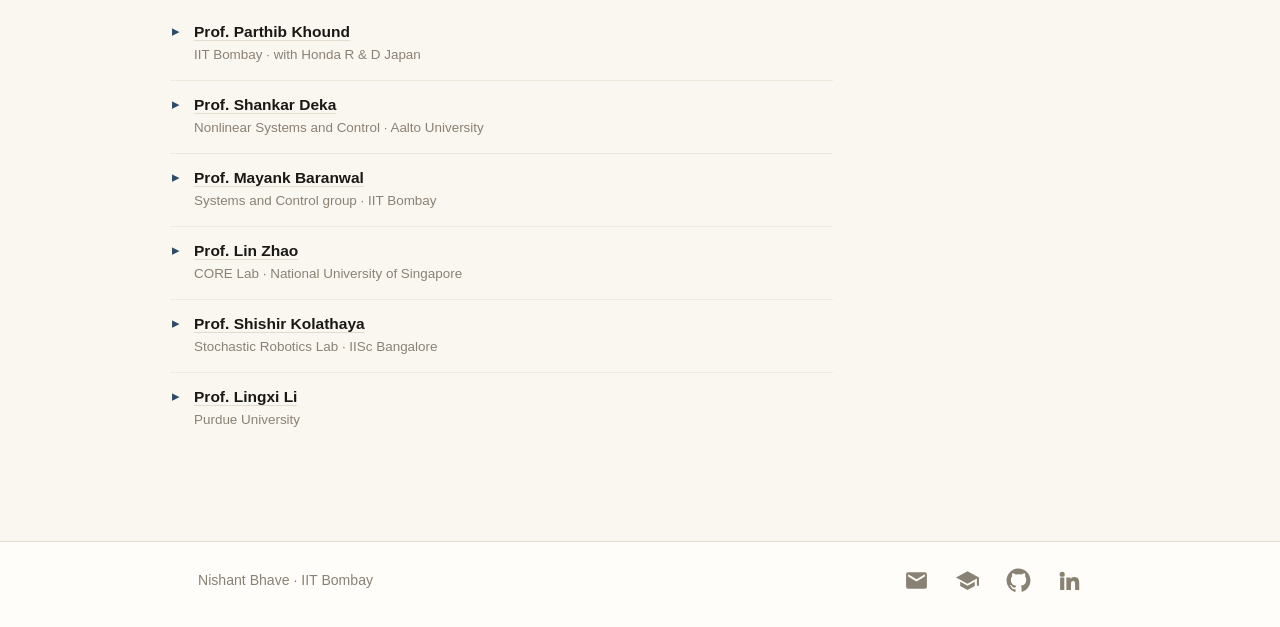
==== commit 9a9e3e38: ""Update style and content"" ====
--- a/about.html
+++ b/about.html
@@ -5,7 +5,7 @@
 <meta name="viewport" content="width=device-width, initial-scale=1">
 <title>About &middot; Nishant Bhave</title>
 <meta name="description" content="About Nishant Bhave, dual degree student at IIT Bombay working on control, optimisation, planning and safety for autonomous systems.">
-<link rel="stylesheet" href="style.css?v=10">
+<link rel="stylesheet" href="style.css?v=11">
 </head>
 <body>
 
@@ -28,7 +28,7 @@
 <main class="wrap page">
 
   <h1 class="page-title">About</h1>
-  <p class="page-sub">Who I am and how I think about the work</p>
+  <!-- <p class="page-sub">Who I am and how I think about the work</p> -->
 
   <div class="about-body">
 
@@ -37,18 +37,20 @@
          voice, not Nishant's, and are meant to be replaced. The structure
          is the deliverable here, not the prose.
          =================================================================== -->
-    <p class="about-lede">I am a dual degree student at IIT Bombay, finishing a B.Tech in Electrical Engineering and an M.Tech in Controls and Computing.</p>
-
-    <p>What draws me in is the part of a problem that has to be settled before anything is built. Which states a system may be allowed to reach, whether a plan stays feasible once uncertainty and other agents are admitted, and what it costs to establish either. The implementation is usually the easy half.</p>
-
-    <p>Most of the problems I have worked on have turned out to be the same problem in different clothing. A quadrotor that has lost a rotor, a bilevel program distributed over a network, a vehicle in traffic that does not follow lanes. In each one something has to be guaranteed, something has to be decided, and something has to be optimised, and the interesting question is how those three constrain each other.</p>
-
+    <p class="about-lede">I am a dual degree student at IIT Bombay, finishing a B.Tech in Electrical Engineering and an M.Tech in Controls and Computing with dual minors in Robotics and Machine Learning.</p>
+    <p>Growing up in Mumbai, I was surrounded by a world that rarely behaved according to plan. Roads were unpredictable, traffic patterns changed by the minute, and people somehow navigated this complexity through countless decisions made in real time. Long before I knew the language of robotics, control theory, or machine learning, I was fascinated by a simple question:
+      <b>How do intelligent agents make good decisions in an uncertain world?</b></p>
+    <!-- <p>What draws me in is the part of a problem that has to be settled before anything is built. Which states a system may be allowed to reach, whether a plan stays feasible once uncertainty and other agents are admitted, and what it costs to establish either. The implementation is usually the easy half.</p> -->
+    <p>As I explored engineering, I found myself increasingly drawn to mathematics, control systems, optimization, artificial intelligence, and robotics. What fascinated me was not just building systems that could act autonomously, but understanding how they could do so <b>safely, reliably, and with guarantees</b>, even when faced with uncertainty.</p>
+    
+    <p>Today, my research sits at the intersection of <b>robotics, autonomous systems, controls, and AI</b>. I am particularly interested in developing safety guarantees for learning-enabled autonomy and designing decision-making frameworks for multiple agents operating in complex, uncertain environments. To me, the most exciting challenge in robotics is not teaching machines to make decisions. It is ensuring that those decisions remain trustworthy when the world behaves in unexpected ways.</p>
+<!-- 
     <h2>The direction</h2>
     <p>Most of what I do is first principles. Reachability and reach avoid guarantees, control barrier and Lyapunov functions, model predictive control under constraints, and the optimisation theory underneath all three.</p>
 
-    <p>My master&rsquo;s thesis is what set my current direction. It builds a validated simulation testbed for dense lane-less Indian traffic, a setting where the lane abstraction that Western traffic models rest on simply fails, and where interaction between heterogeneous and non-compliant agents dominates the dynamics. Deterministic certificates are the wrong instrument for that, so I want to work on the stochastic and risk aware versions of them. Chance constrained and distributionally robust safety, and the verification of learned components sitting inside a control loop.</p>
+    <p>My master&rsquo;s thesis is what set my current direction. It builds a validated simulation testbed for dense lane-less Indian traffic, a setting where the lane abstraction that Western traffic models rest on simply fails, and where interaction between heterogeneous and non-compliant agents dominates the dynamics. Deterministic certificates are the wrong instrument for that, so I want to work on the stochastic and risk aware versions of them. Chance constrained and distributionally robust safety, and the verification of learned components sitting inside a control loop.</p> -->
 
-    <h2>What I work on</h2>
+    <h2>Research Interests</h2>
     <div class="rmap">
       <p class="rmap-hub">Autonomous systems</p>
 
--- a/style.css
+++ b/style.css
@@ -592,10 +592,17 @@
    every width with no arithmetic. */
 .rmap { margin: 6px 0 0; max-width: 40em; }
 
+/* The hub is outlined and the three domains are filled, rather than all four
+   being filled the same way. Four identical blocks would read as four equal
+   buttons and throw away the parent-and-children structure the curves exist
+   to establish. Filling the three puts the weight on the areas themselves,
+   which is what a reader is skimming the section for. */
 .rmap-hub {
-  position: relative; margin: 0; text-align: center;
-  font-size: .8rem; font-weight: 700; letter-spacing: .18em;
-  text-transform: uppercase; color: var(--ink);
+  position: relative; margin: 0 auto; width: fit-content;
+  font-size: .76rem; font-weight: 700; letter-spacing: .16em;
+  text-transform: uppercase; color: var(--accent-dk);
+  border: 1.5px solid var(--accent); border-radius: 7px;
+  padding: 9px 20px; background: var(--surface);
 }
 
 /* The fan is one stretched SVG rather than CSS borders. Pseudo-element rules
@@ -603,7 +610,7 @@
    branching. preserveAspectRatio="none" locks the three ends to the column
    centres at any width, and non-scaling-stroke keeps the line an even weight
    under that horizontal stretch instead of smearing it. */
-.rmap-link { display: block; width: 100%; height: 70px; margin: 14px 0 0; }
+.rmap-link { display: block; width: 100%; height: 70px; margin: 8px 0 0; }
 .rmap-link path {
   fill: none; stroke: var(--rule); stroke-width: 1.4;
   vector-effect: non-scaling-stroke;
@@ -617,23 +624,28 @@
 }
 .rgroup { position: relative; text-align: center; padding: 0 14px; }
 
+/* inline-block so the fill hugs the words instead of spanning the column,
+   and the parent's text-align does the centring */
 .rgroup h3 {
-  font-size: .78rem; font-weight: 700; letter-spacing: .14em;
-  text-transform: uppercase; color: var(--accent);
-  margin: 0 0 12px;
-}
+  display: inline-block;
+  font-size: .76rem; font-weight: 700; letter-spacing: .14em;
+  text-transform: uppercase; color: var(--surface);
+  background: var(--accent); border: 1.5px solid var(--accent);
+  border-radius: 7px; padding: 9px 16px;
+  margin: 0 0 16px;
+  transition: background-color .2s ease, border-color .2s ease;
+}
+.rgroup:hover h3 { background: var(--accent-dk); border-color: var(--accent-dk); }
 .rgroup ul { list-style: none; margin: 0; padding: 0; }
 .rgroup li { font-size: .95rem; color: var(--ink-2); line-height: 1.9; }
 
 @media (max-width: 680px) {
-  /* stacked: the fan cannot survive one column, so it becomes a left rail */
+  /* stacked: the fan cannot survive one column, so it becomes a left rail.
+     The hub keeps its outline but moves to the left margin, and its dropped
+     tick goes: a rule hanging off the corner of a box reads as a mistake. */
   .rmap-link { display: none; }
   .rmap-grid { grid-template-columns: 1fr; }
-  .rmap-hub { text-align: left; padding-bottom: 18px; }
-  .rmap-hub::after {
-    content: ""; position: absolute; bottom: 0; left: 0;
-    width: 1px; height: 18px; background: var(--rule);
-  }
+  .rmap-hub { margin: 0 auto 20px 0; }
   .rgroup {
     text-align: left; border-left: 1px solid var(--rule);
     padding: 16px 0 16px 22px;
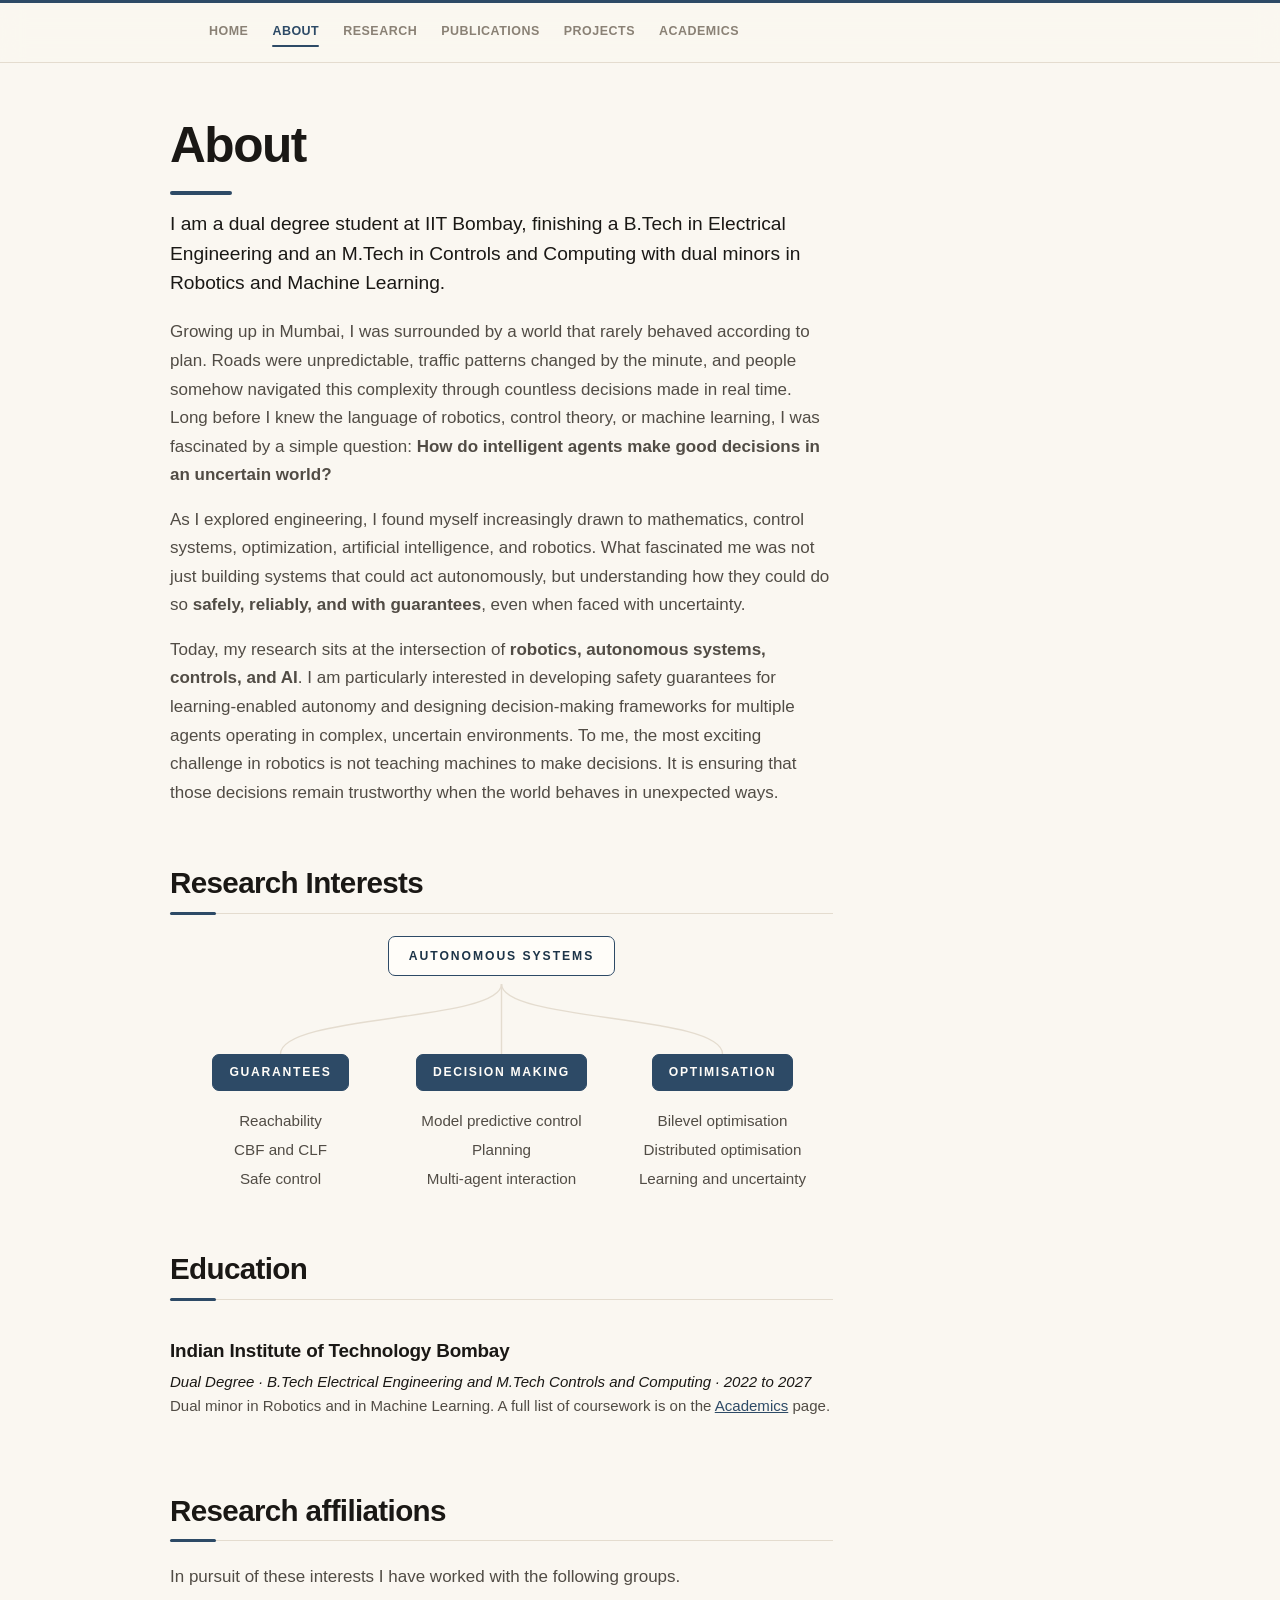
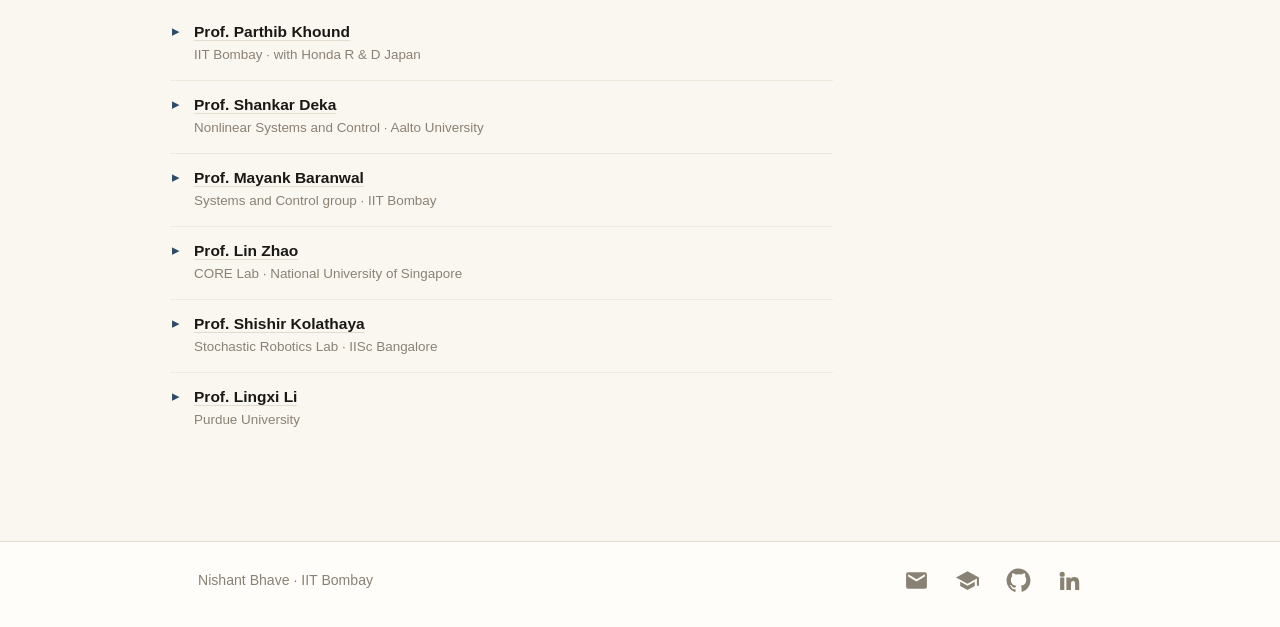
==== commit 586d1d89: ""Update removed iitb logo"" ====
--- a/about.html
+++ b/about.html
@@ -5,7 +5,7 @@
 <meta name="viewport" content="width=device-width, initial-scale=1">
 <title>About &middot; Nishant Bhave</title>
 <meta name="description" content="About Nishant Bhave, dual degree student at IIT Bombay working on control, optimisation, planning and safety for autonomous systems.">
-<link rel="stylesheet" href="style.css?v=11">
+<link rel="stylesheet" href="style.css?v=12">
 </head>
 <body>
 
@@ -13,7 +13,7 @@
 
 <nav class="nav">
   <div class="nav-inner">
-    <a class="brand" href="index.html" aria-label="Home"><img src="img/iit_logo.png" alt="Indian Institute of Technology Bombay"></a>
+    <!-- <a class="brand" href="index.html" aria-label="Home"><img src="img/iit_logo.png" alt="Indian Institute of Technology Bombay"></a> -->
     <ul>
       <li><a href="index.html">Home</a></li>
       <li><a href="about.html" aria-current="page">About</a></li>
--- a/style.css
+++ b/style.css
@@ -810,22 +810,29 @@
                       fill: var(--ink-3); opacity: .75; }
 .h-bg text.mid      { text-anchor: middle; }
 
-/* A bright segment sweeps the plan on a loop. pathLength="1000" is set on the
-   path itself, so the dash numbers are per-mille of arc length and do not
-   need to be retuned when the geometry changes. */
+/* A bright segment sweeps the plan on a loop, with the marker riding its rear
+   edge so it reads as the agent and the segment as the plan ahead of it.
+
+   The sweep is NOT animated here. It used to be a CSS animation while the
+   marker was SMIL, and those are two clocks that do not start together, so the
+   pair drifted by a different amount on every load. The animation now lives
+   inside the SVG next to the marker's, sharing one document timeline. Putting
+   a CSS animation back on this selector would override the SMIL one and
+   reintroduce the drift, so leave the appearance here and the timing there.
+
+   pathLength="1000" on the path makes the dash units per-mille of arc length,
+   so these numbers survive any change to the geometry. */
 .h-bg .traj-run {
   fill: none; stroke: var(--accent-dk); stroke-width: 3.4;
   stroke-linecap: round;
   stroke-dasharray: 85 915; stroke-dashoffset: 1000;
-  animation: h-sweep 11s linear infinite;
-}
-.h-bg .traj-run.traj-b { animation-duration: 12s; animation-delay: -4.4s; }
-.h-bg .traj-run.traj-a { animation-duration: 12s; }
-@keyframes h-sweep { to { stroke-dashoffset: 0; } }
-
+}
+
+/* CSS cannot pause SMIL, so the moving parts are removed rather than stopped,
+   and the plain path underneath is lifted so the route still reads. */
 @media (prefers-reduced-motion: reduce) {
-  .h-bg .mover { display: none; }
-  .h-bg .traj-run { animation: none; stroke-dasharray: none; stroke-opacity: .55; }
+  .h-bg .mover, .h-bg .traj-run { display: none; }
+  .h-bg .traj { stroke-opacity: .6; stroke-width: 3; }
 }
 
 /* ---------- responsive --------------------------------------------------- */
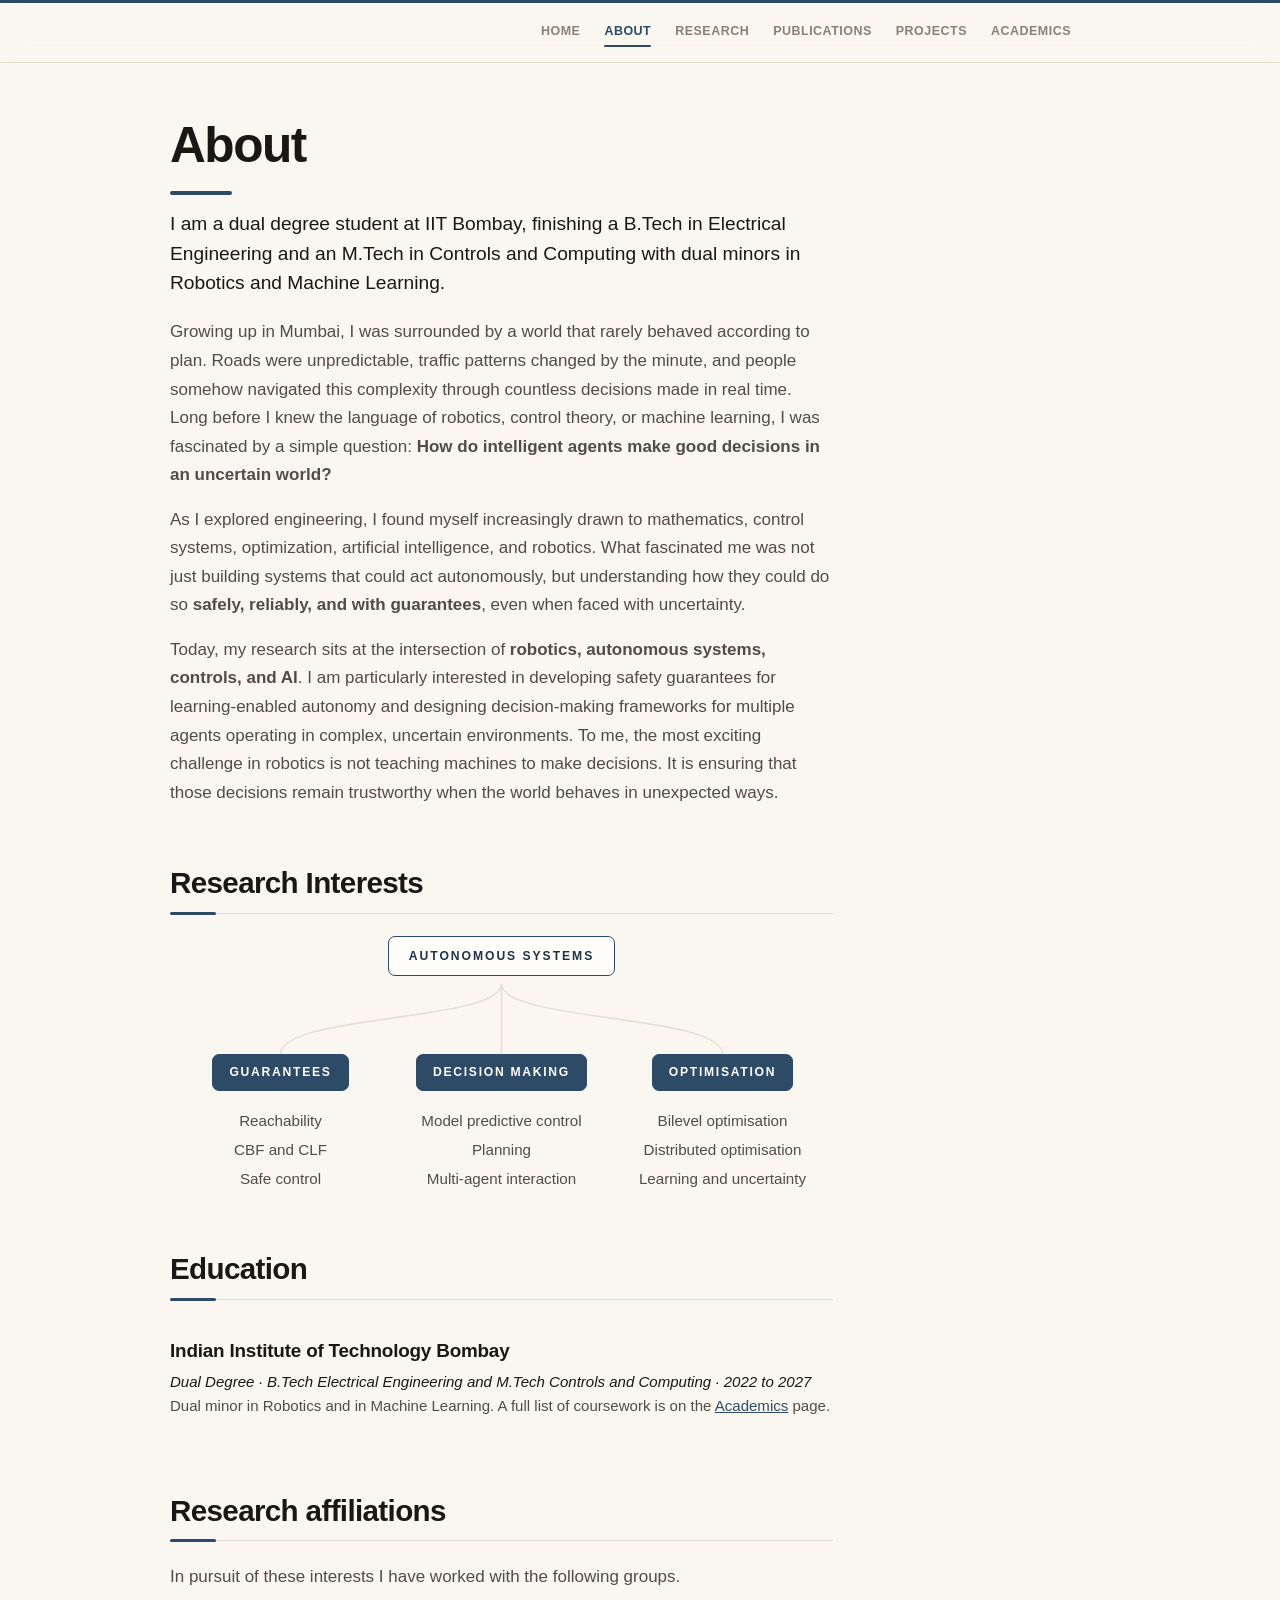
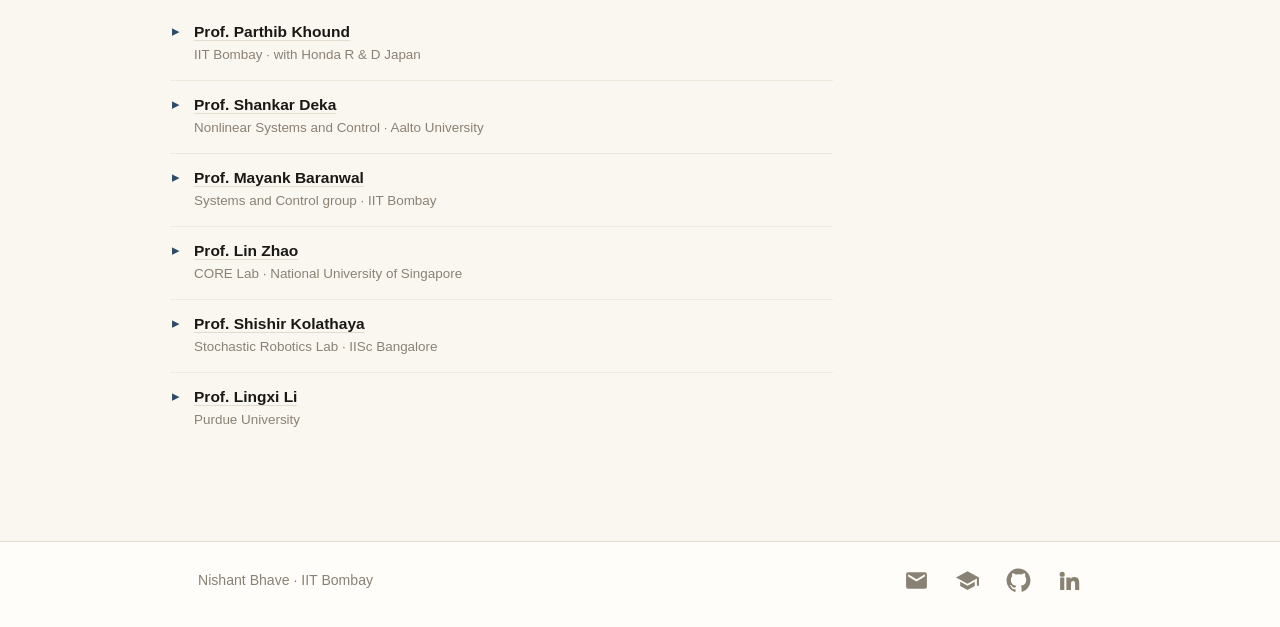
==== commit ec966bb0: ""Update"" ====
--- a/about.html
+++ b/about.html
@@ -13,7 +13,7 @@
 
 <nav class="nav">
   <div class="nav-inner">
-    <!-- <a class="brand" href="index.html" aria-label="Home"><img src="img/iit_logo.png" alt="Indian Institute of Technology Bombay"></a> -->
+    <a class="brand" href="index.html" aria-label="Home"><img src="" alt=""></a>
     <ul>
       <li><a href="index.html">Home</a></li>
       <li><a href="about.html" aria-current="page">About</a></li>
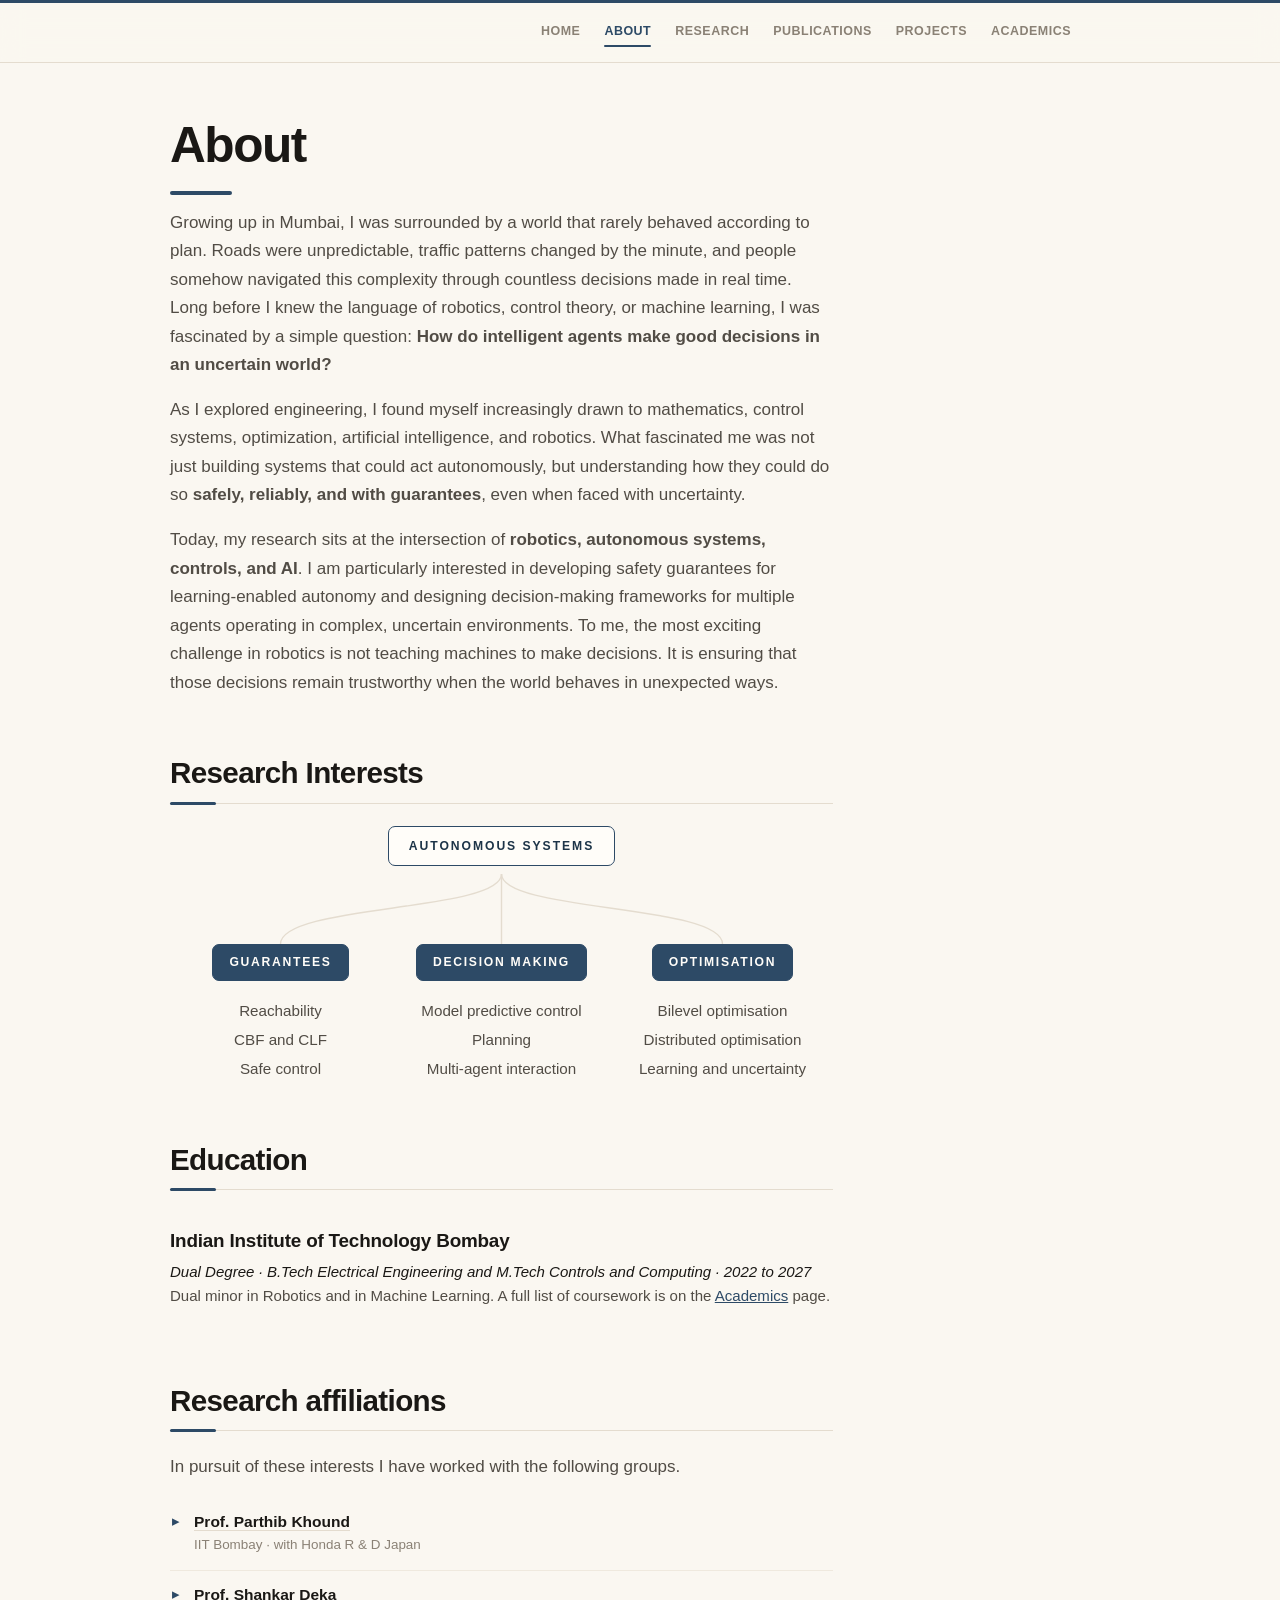
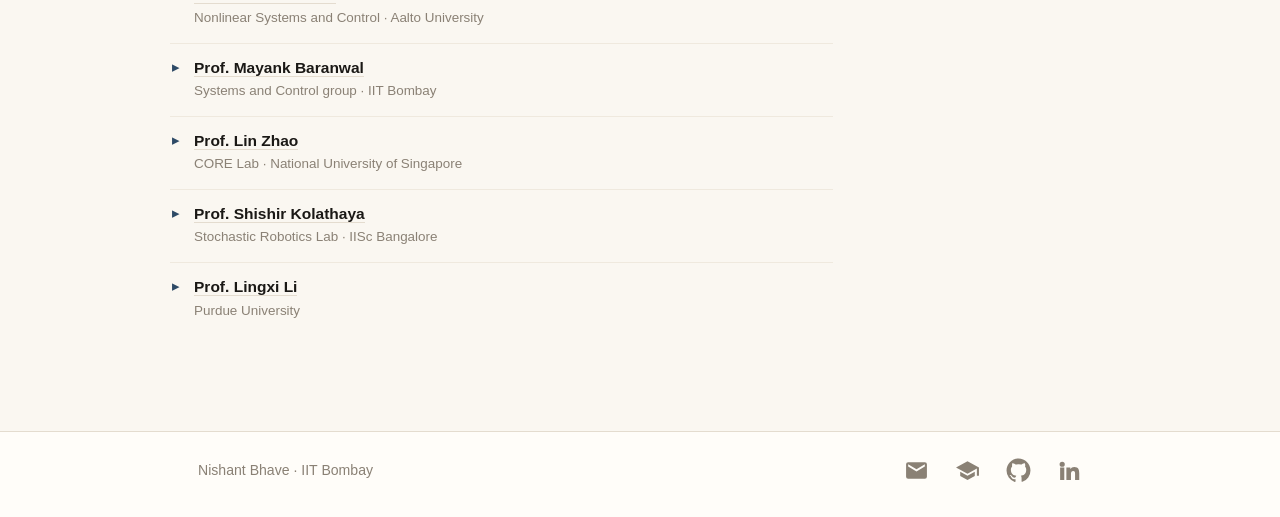
==== commit a0b57769: ""Index Update"" ====
--- a/about.html
+++ b/about.html
@@ -37,7 +37,7 @@
          voice, not Nishant's, and are meant to be replaced. The structure
          is the deliverable here, not the prose.
          =================================================================== -->
-    <p class="about-lede">I am a dual degree student at IIT Bombay, finishing a B.Tech in Electrical Engineering and an M.Tech in Controls and Computing with dual minors in Robotics and Machine Learning.</p>
+    <!-- <p class="about-lede">I am a dual degree student at IIT Bombay, finishing a B.Tech in Electrical Engineering and an M.Tech in Controls and Computing with dual minors in Robotics and Machine Learning.</p> -->
     <p>Growing up in Mumbai, I was surrounded by a world that rarely behaved according to plan. Roads were unpredictable, traffic patterns changed by the minute, and people somehow navigated this complexity through countless decisions made in real time. Long before I knew the language of robotics, control theory, or machine learning, I was fascinated by a simple question:
       <b>How do intelligent agents make good decisions in an uncertain world?</b></p>
     <!-- <p>What draws me in is the part of a problem that has to be settled before anything is built. Which states a system may be allowed to reach, whether a plan stays feasible once uncertainty and other agents are admitted, and what it costs to establish either. The implementation is usually the easy half.</p> -->
--- a/style.css
+++ b/style.css
@@ -706,6 +706,34 @@
     rgba(250, 247, 241, .18) 62%,
     rgba(250, 247, 241, 0) 78%);
 }
+/* 
+.h-keywords {
+  position: absolute;
+  z-index: 3;
+
+  left: 20px;
+  top: 50%;
+  transform: translateY(-50%);
+
+  display: flex;
+  flex-direction: column;
+  gap: 22px;
+
+  width: 220px;
+
+  font-family: Arial, sans-serif;
+  font-size: 1.35rem;
+  font-weight: 700;
+  letter-spacing: .12em;
+  line-height: 1.1;
+
+  color: var(--accent-dk);
+  text-align: left;
+}
+
+.h-keywords span {
+  display: block;
+} */
 
 .h-inner {
   position: relative; z-index: 2; width: 100%;
@@ -852,3 +880,9 @@
   .h-actions { flex-wrap: wrap; gap: 18px; }
   .h-text { max-width: none; }
 }
+
+/* @media (max-width: 1200px) {
+  .h-keywords {
+    display: none;
+  } */
+/* } */
